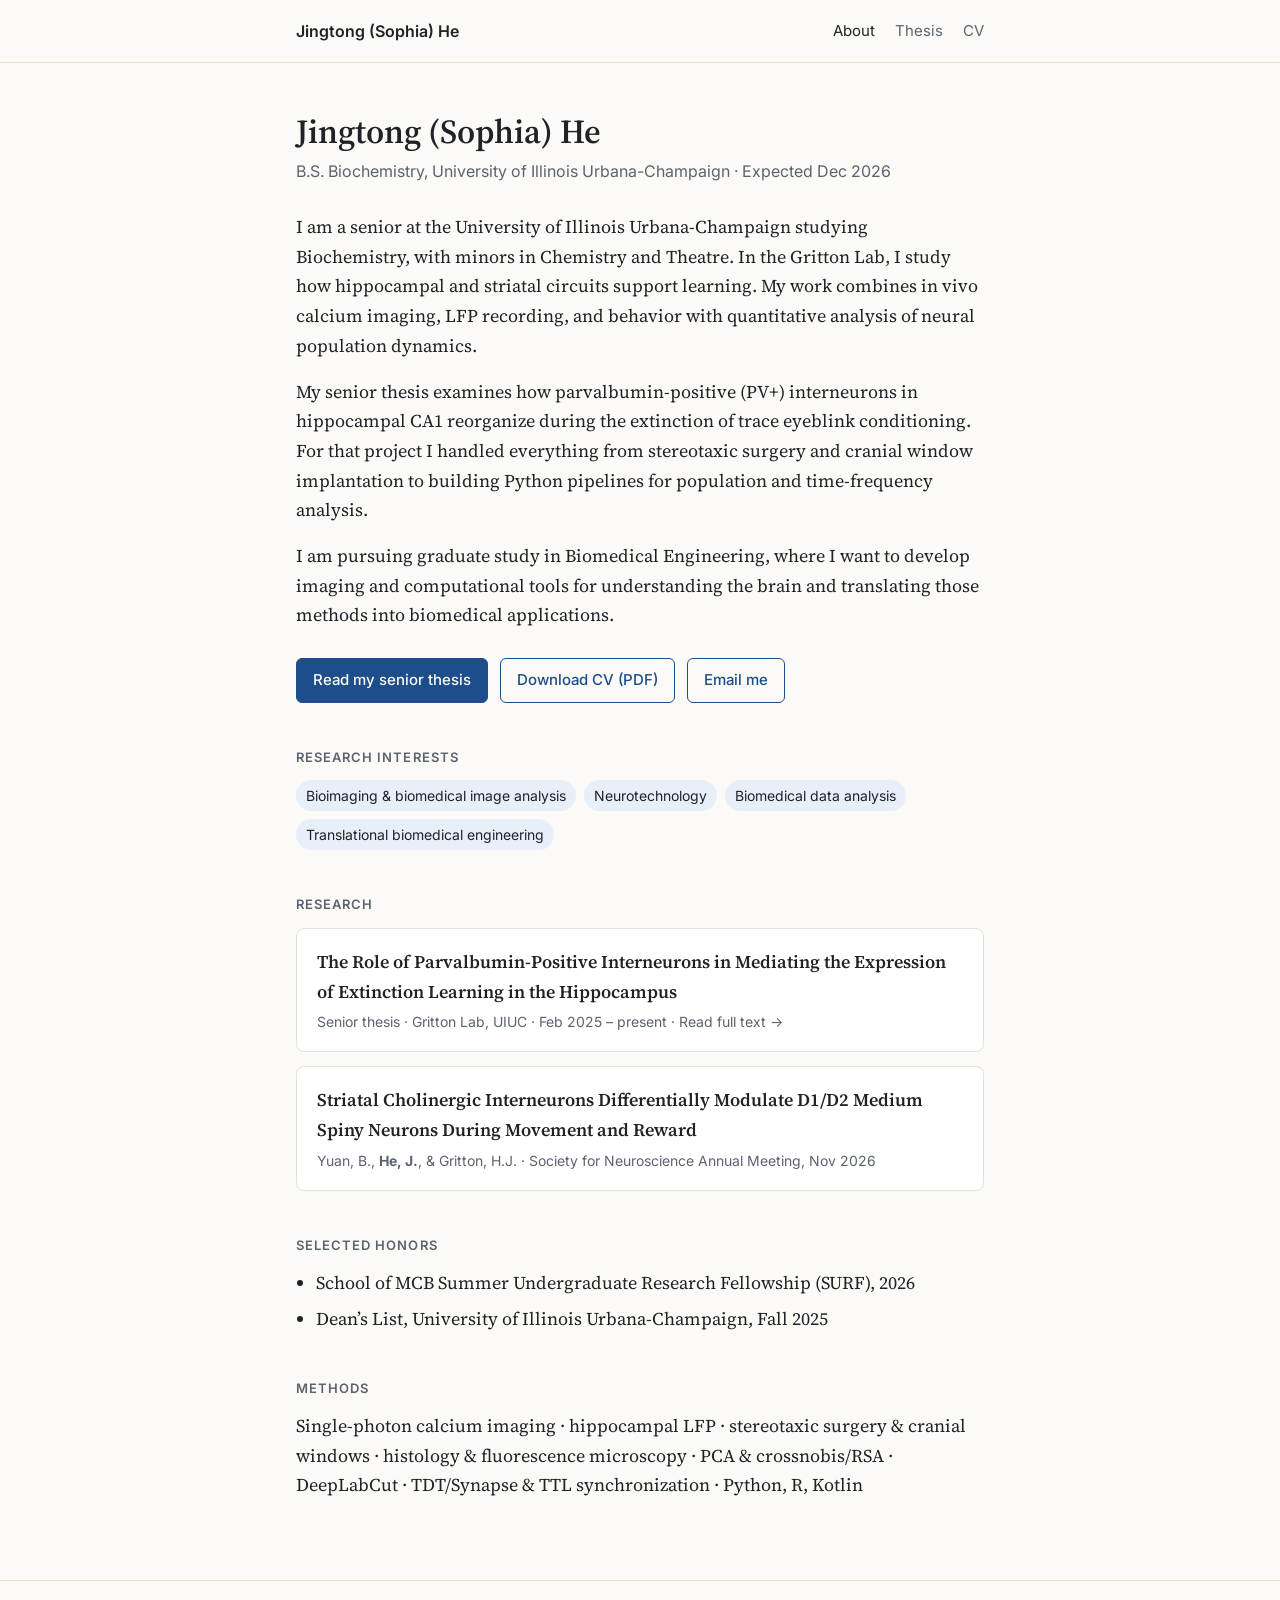
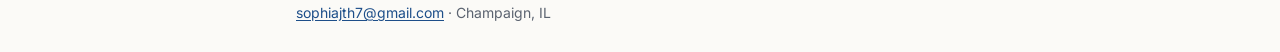
==== index.html @ b63abf19 "Add files via upload" ====
<!doctype html>
<html lang="en">
<head>
  <meta charset="utf-8">
  <meta name="viewport" content="width=device-width, initial-scale=1">
  <title>Jingtong (Sophia) He</title>
  <meta name="description" content="Jingtong (Sophia) He — Biochemistry at UIUC. Systems neuroscience, bioimaging, and biomedical data analysis.">
  <link rel="preconnect" href="https://fonts.googleapis.com">
  <link rel="preconnect" href="https://fonts.gstatic.com" crossorigin>
  <link href="https://fonts.googleapis.com/css2?family=Inter:wght@400;500;600&family=Source+Serif+4:wght@400;600&display=swap" rel="stylesheet">
  <link rel="stylesheet" href="style.css">
</head>
<body>
  <header class="site-header">
    <div class="wrap">
      <a class="brand" href="./">Jingtong (Sophia) He</a>
      <nav class="nav">
        <a href="./" aria-current="page">About</a>
        <a href="thesis.html">Thesis</a>
        <a href="files/Jingtong_He_CV.pdf">CV</a>
      </nav>
    </div>
  </header>

  <main>
    <div class="wrap">
      <h1>Jingtong (Sophia) He</h1>
      <p class="subtitle">B.S. Biochemistry, University of Illinois Urbana-Champaign &middot; Expected Dec 2026</p>

      <p>
        I am a senior at the University of Illinois Urbana-Champaign studying Biochemistry,
        with minors in Chemistry and Theatre. In the
        Gritton Lab,
        I study how hippocampal and striatal circuits support learning. My work combines in vivo
        calcium imaging, LFP recording, and behavior with quantitative analysis of neural
        population dynamics.
      </p>
      <p>
        My senior thesis examines how parvalbumin-positive (PV+) interneurons in hippocampal CA1
        reorganize during the extinction of trace eyeblink conditioning. For that project I handled
        everything from stereotaxic surgery and cranial window implantation to building Python
        pipelines for population and time-frequency analysis.
      </p>
      <p>
        I am pursuing graduate study in Biomedical Engineering, where I want to develop imaging and
        computational tools for understanding the brain and translating those methods into
        biomedical applications.
      </p>

      <div class="links">
        <a class="btn primary" href="thesis.html">Read my senior thesis</a>
        <a class="btn" href="files/Jingtong_He_CV.pdf">Download CV (PDF)</a>
        <a class="btn" href="mailto:sophiajth7@gmail.com">Email me</a>
      </div>

      <h2>Research interests</h2>
      <ul class="tags">
        <li>Bioimaging &amp; biomedical image analysis</li>
        <li>Neurotechnology</li>
        <li>Biomedical data analysis</li>
        <li>Translational biomedical engineering</li>
      </ul>

      <h2>Research</h2>
      <a class="card" href="thesis.html">
        <div class="title">The Role of Parvalbumin-Positive Interneurons in Mediating the Expression of Extinction Learning in the Hippocampus</div>
        <p class="meta">Senior thesis &middot; Gritton Lab, UIUC &middot; Feb 2025 – present &middot; Read full text &rarr;</p>
      </a>
      <div class="card">
        <div class="title">Striatal Cholinergic Interneurons Differentially Modulate D1/D2 Medium Spiny Neurons During Movement and Reward</div>
        <p class="meta">Yuan, B., <strong>He, J.</strong>, &amp; Gritton, H.J. &middot; Society for Neuroscience Annual Meeting, Nov 2026</p>
      </div>

      <h2>Selected honors</h2>
      <ul>
        <li>School of MCB Summer Undergraduate Research Fellowship (SURF), 2026</li>
        <li>Dean’s List, University of Illinois Urbana-Champaign, Fall 2025</li>
      </ul>

      <h2>Methods</h2>
      <p>
        Single-photon calcium imaging &middot; hippocampal LFP &middot; stereotaxic surgery &amp; cranial windows &middot;
        histology &amp; fluorescence microscopy &middot; PCA &amp; crossnobis/RSA &middot; DeepLabCut &middot;
        TDT/Synapse &amp; TTL synchronization &middot; Python, R, Kotlin
      </p>
    </div>
  </main>

  <footer class="site-footer">
    <div class="wrap">
      <a href="mailto:sophiajth7@gmail.com">sophiajth7@gmail.com</a> &middot; Champaign, IL
    </div>
  </footer>
</body>
</html>
---- style.css ----
:root {
  --bg: #fbfaf7;
  --surface: #ffffff;
  --text: #1f2328;
  --muted: #5b6370;
  --rule: #e4e1da;
  --accent: #1d4e89;
  --accent-soft: #e8eff8;
  --max: 720px;
}

@media (prefers-color-scheme: dark) {
  :root {
    --bg: #14171b;
    --surface: #1b1f24;
    --text: #e6e8eb;
    --muted: #9aa3ad;
    --rule: #2c3138;
    --accent: #8db8ef;
    --accent-soft: #1f2a38;
  }
}

* { box-sizing: border-box; }

html { -webkit-text-size-adjust: 100%; }

body {
  margin: 0;
  background: var(--bg);
  color: var(--text);
  font-family: "Source Serif 4", Georgia, "Times New Roman", serif;
  font-size: 18px;
  line-height: 1.65;
}

a { color: var(--accent); text-underline-offset: 2px; }

.wrap {
  max-width: var(--max);
  margin: 0 auto;
  padding: 0 16px;
}

/* Header / nav */
.site-header {
  border-bottom: 1px solid var(--rule);
}
.site-header .wrap {
  display: flex;
  align-items: center;
  justify-content: space-between;
  gap: 16px;
  flex-wrap: wrap;
  padding-top: 18px;
  padding-bottom: 18px;
}
.brand {
  font-family: "Inter", system-ui, sans-serif;
  font-weight: 600;
  font-size: 16px;
  color: var(--text);
  text-decoration: none;
}
.nav {
  display: flex;
  gap: 20px;
  font-family: "Inter", system-ui, sans-serif;
  font-size: 15px;
}
.nav a { color: var(--muted); text-decoration: none; }
.nav a:hover, .nav a[aria-current="page"] { color: var(--text); }

/* Content */
main { padding: 48px 0 64px; }

h1 {
  font-size: 2.1rem;
  line-height: 1.2;
  margin: 0 0 6px;
  font-weight: 600;
}
.subtitle {
  font-family: "Inter", system-ui, sans-serif;
  color: var(--muted);
  font-size: 16px;
  margin: 0 0 28px;
}

h2 {
  font-family: "Inter", system-ui, sans-serif;
  font-size: 13px;
  letter-spacing: 0.08em;
  text-transform: uppercase;
  color: var(--muted);
  margin: 44px 0 12px;
  font-weight: 600;
}

p { margin: 0 0 16px; }

ul { padding-left: 20px; margin: 0 0 16px; }
li { margin-bottom: 6px; }

.links {
  display: flex;
  flex-wrap: wrap;
  gap: 12px;
  margin: 28px 0 8px;
  font-family: "Inter", system-ui, sans-serif;
  font-size: 15px;
}
.btn {
  display: inline-block;
  padding: 9px 16px;
  border: 1px solid var(--accent);
  border-radius: 6px;
  text-decoration: none;
  font-weight: 500;
}
.btn.primary {
  background: var(--accent);
  color: var(--bg);
}
.btn:hover { background: var(--accent-soft); color: var(--accent); }

.card {
  display: block;
  background: var(--surface);
  border: 1px solid var(--rule);
  border-radius: 8px;
  padding: 18px 20px;
  margin: 0 0 14px;
  color: var(--text);
  text-decoration: none;
}
a.card:hover { border-color: var(--accent); }
.card .meta {
  font-family: "Inter", system-ui, sans-serif;
  font-size: 14px;
  color: var(--muted);
  margin: 4px 0 0;
}
.card .title { font-weight: 600; }

.tags {
  display: flex;
  flex-wrap: wrap;
  gap: 8px;
  padding: 0;
  list-style: none;
  font-family: "Inter", system-ui, sans-serif;
  font-size: 14px;
}
.tags li {
  background: var(--accent-soft);
  color: var(--text);
  padding: 4px 10px;
  border-radius: 999px;
  margin: 0;
}

.pdf-frame {
  width: 100%;
  height: 80vh;
  min-height: 480px;
  border: 1px solid var(--rule);
  border-radius: 8px;
  background: var(--surface);
  margin-top: 8px;
}

.site-footer {
  border-top: 1px solid var(--rule);
  font-family: "Inter", system-ui, sans-serif;
  font-size: 14px;
  color: var(--muted);
}
.site-footer .wrap { padding-top: 20px; padding-bottom: 28px; }

@media (max-width: 520px) {
  body { font-size: 17px; }
  h1 { font-size: 1.75rem; }
  main { padding-top: 32px; }
  .pdf-frame { height: 70vh; }
}
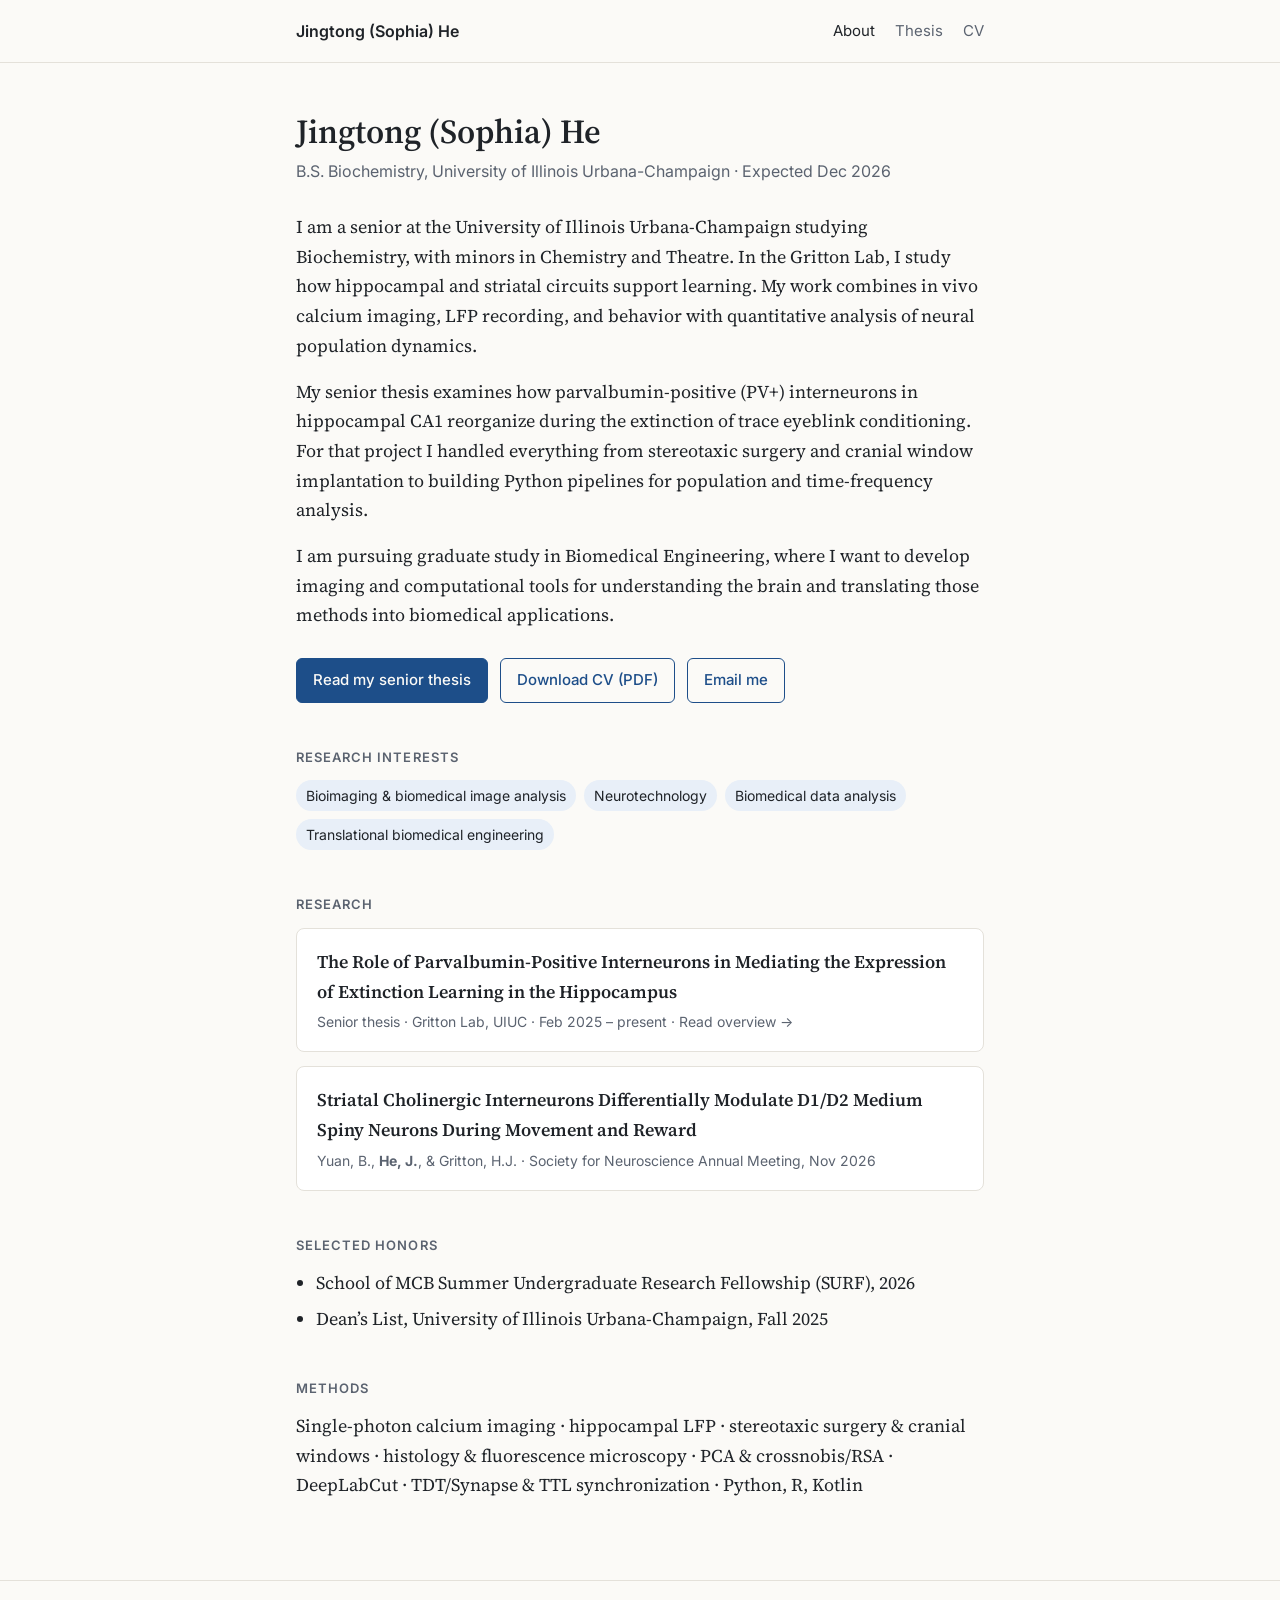
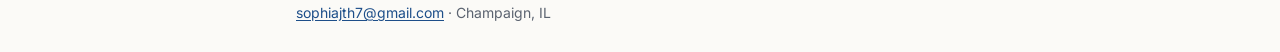
==== commit 024cd9e8: "remove thesis-com" ====
--- a/index.html
+++ b/index.html
@@ -64,7 +64,7 @@
       <h2>Research</h2>
       <a class="card" href="thesis.html">
         <div class="title">The Role of Parvalbumin-Positive Interneurons in Mediating the Expression of Extinction Learning in the Hippocampus</div>
-        <p class="meta">Senior thesis &middot; Gritton Lab, UIUC &middot; Feb 2025 – present &middot; Read full text &rarr;</p>
+        <p class="meta">Senior thesis &middot; Gritton Lab, UIUC &middot; Feb 2025 – present &middot; Read overview &rarr;</p>
       </a>
       <div class="card">
         <div class="title">Striatal Cholinergic Interneurons Differentially Modulate D1/D2 Medium Spiny Neurons During Movement and Reward</div>
--- a/style.css
+++ b/style.css
@@ -160,16 +160,6 @@
   margin: 0;
 }
 
-.pdf-frame {
-  width: 100%;
-  height: 80vh;
-  min-height: 480px;
-  border: 1px solid var(--rule);
-  border-radius: 8px;
-  background: var(--surface);
-  margin-top: 8px;
-}
-
 .site-footer {
   border-top: 1px solid var(--rule);
   font-family: "Inter", system-ui, sans-serif;
@@ -178,9 +168,25 @@
 }
 .site-footer .wrap { padding-top: 20px; padding-bottom: 28px; }
 
+.fig {
+  margin: 28px 0;
+}
+.fig img {
+  display: block;
+  max-width: 100%;
+  height: auto;
+  border-radius: 1px solid var(--rule);
+  border-radius: 6px;
+}
+.fig figcaption {
+  font-family: "Inter", system-ui, sans-serif;
+  font-size: 14px;
+  color: var(--muted);
+  margin-top: 6px;
+}
+
 @media (max-width: 520px) {
   body { font-size: 17px; }
   h1 { font-size: 1.75rem; }
   main { padding-top: 32px; }
-  .pdf-frame { height: 70vh; }
 }
